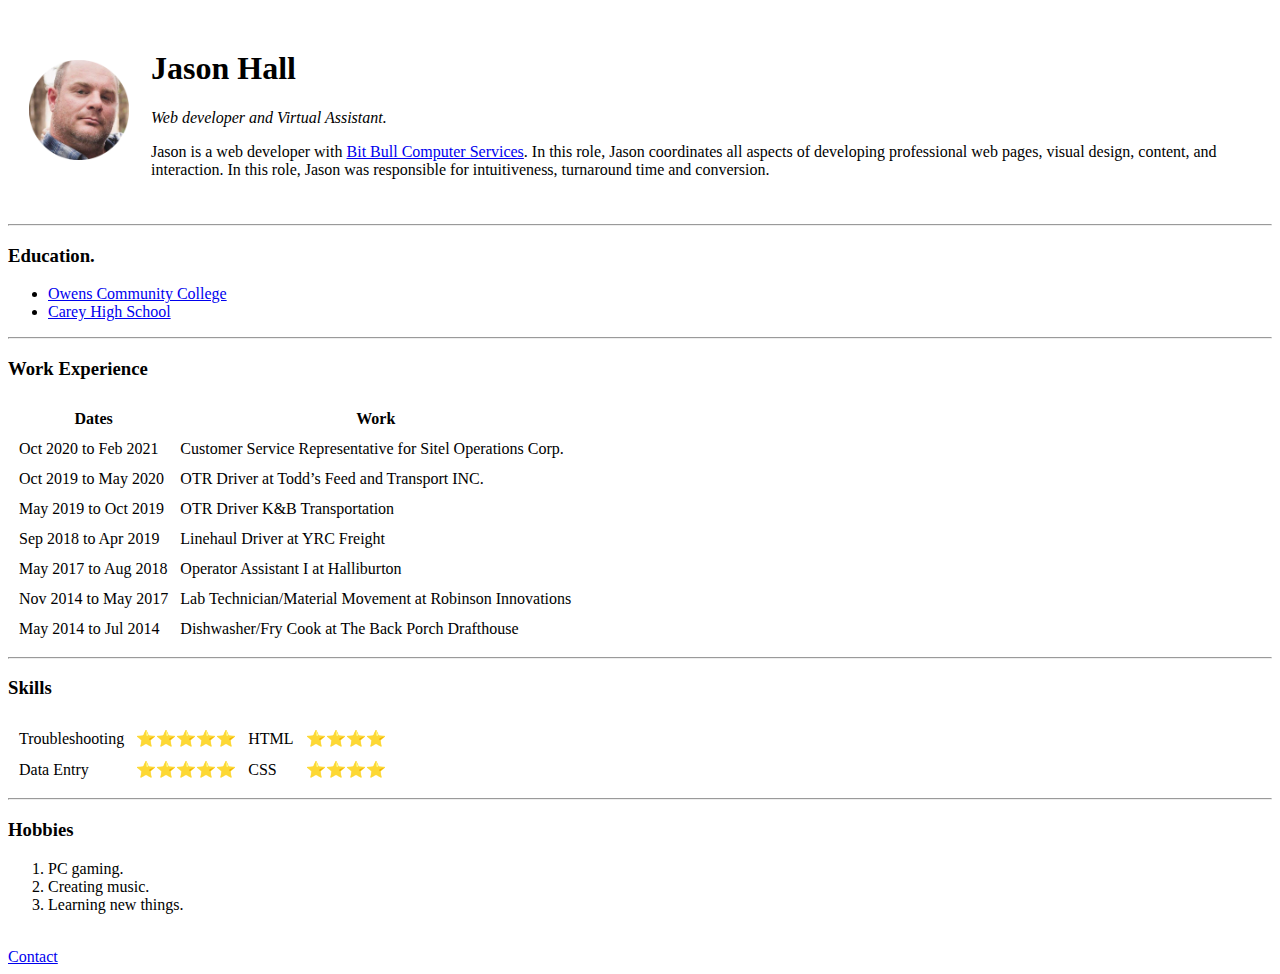
==== index.html @ f05a9087 "Add initial CV website files" ====
<!DOCTYPE html>
<html lang="en" dir="ltr">

<head>
  <meta charset="utf-8">
  <title>Jason's Personal Site</title>
</head>

<body>
  <table cellspacing="20">
    <tr>
      <td><img src="images/me.png" alt="jason profile picture" width="100" height="100"></td>
      <td>
        <h1>Jason Hall</h1>
        <p><em>Web developer and Virtual Assistant.</em></p>
        <P>Jason is a web developer with <a href="https://bit-bull.co" target="_blank">Bit Bull Computer Services</a>.
          In this role, Jason coordinates all aspects of developing professional web pages, visual design, content, and interaction.
          In this role, Jason was responsible for intuitiveness, turnaround
          time and conversion.</P>
      </td>
    </tr>
  </table>
  <hr>
  <h3>Education.</h3>
  <ul>
    <li><a href="https://www.owens.edu" target="_blank">Owens Community College</a></li>
    <li><a href="https://www.careyschools.org" target="_blank">Carey High School</a></li>
  </ul>
  <hr>
  <h3>Work Experience</h3>
  <table cellspacing="10">
    <thead>
      <th>Dates</th>
      <th>Work</th>
    </thead>
    <tbody>
      <tr>
        <td>Oct 2020 to Feb 2021</td>
        <td>Customer Service Representative for Sitel Operations Corp. </td>
        <td>
      </tr>
      <tr>
        <td>Oct 2019 to May 2020</td>
        <td>OTR Driver at Todd’s Feed and Transport INC.</td>
      </tr>
      <tr>
        <td>May 2019 to Oct 2019</td>
        <td>OTR Driver K&B Transportation</td>
      </tr>
      <tr>
        <td>Sep 2018 to Apr 2019 </td>
        <td>Linehaul Driver at YRC Freight</td>
      </tr>
      <tr>
        <td>May 2017 to Aug 2018</td>
        <td>Operator Assistant I at Halliburton</td>
      </tr>
      <tr>
        <td>Nov 2014 to May 2017</td>
        <td>Lab Technician/Material Movement at Robinson Innovations</td>
      </tr>
      <tr>
        <td>May 2014 to Jul 2014</td>
        <td>Dishwasher/Fry Cook at The Back Porch Drafthouse</td>
      </tr>
    </tbody>
    <tfoot>
    </tfoot>
  </table>
  <hr>
  <h3>Skills</h3>
  <table cellspacing="10">
    <tr>
      <td>Troubleshooting</td>
      <td>⭐⭐⭐⭐⭐</td>
      <td>HTML</td>
      <td>⭐⭐⭐⭐</td>
    </tr>
    <tr>
      <td>Data Entry</td>
      <td>⭐⭐⭐⭐⭐</td>
      <td>CSS</td>
      <td>⭐⭐⭐⭐</td>
    </tr>
  </table>
  <hr>
  <h3>Hobbies</h3>
  <ol>
    <li>PC gaming.</li>
    <li>Creating music.</li>
    <li>Learning new things.</li>
  </ol>
  <a href="hobbies.html"></a>
  <br>
  <a href="contact.html">Contact</a>
</body>

</html>
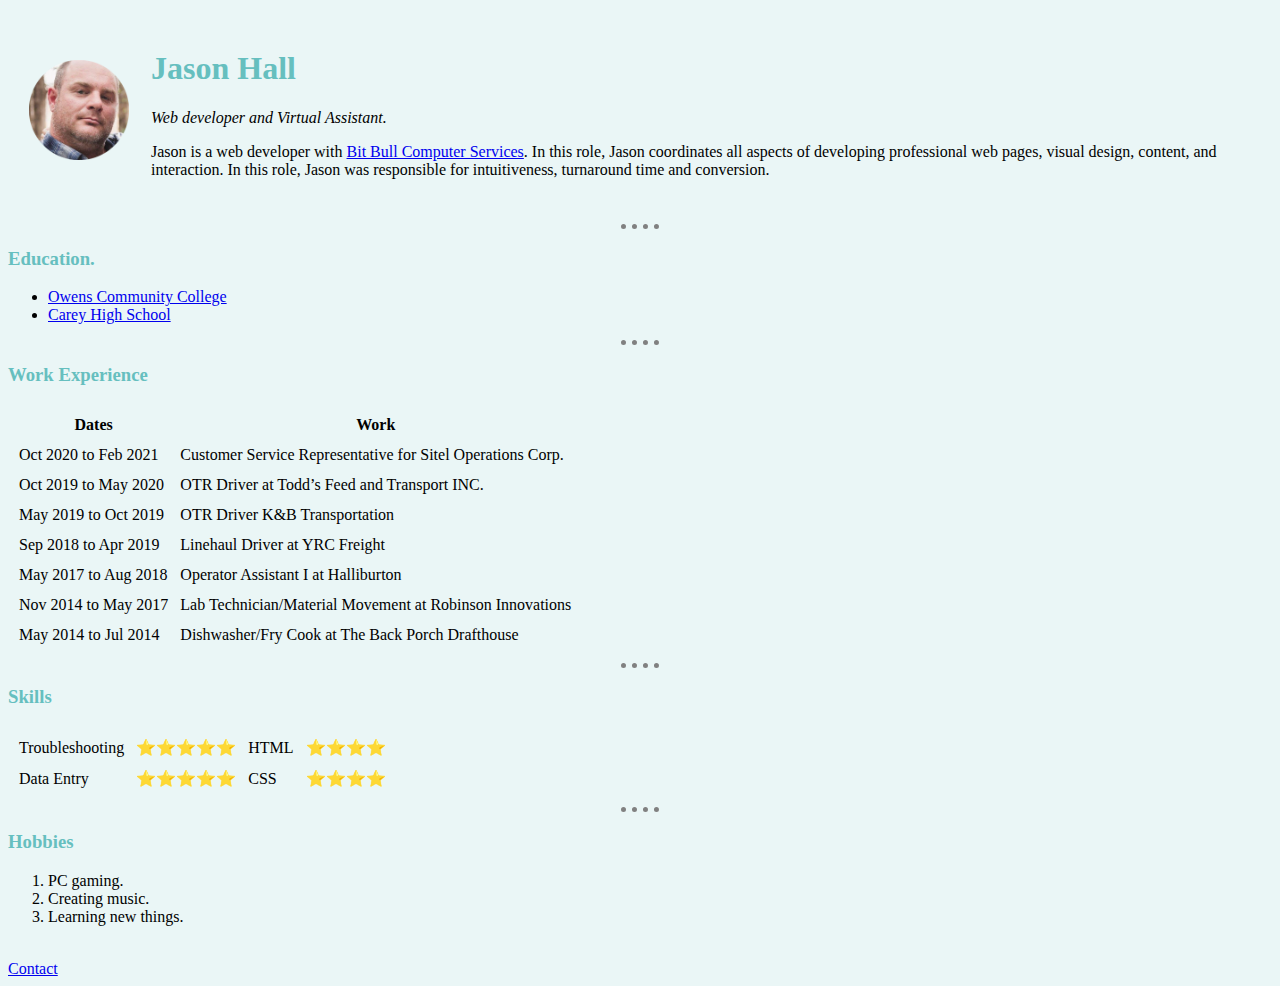
==== commit 5921d1b0: "CSS Addition" ====
--- a/index.html
+++ b/index.html
@@ -4,6 +4,7 @@
 <head>
   <meta charset="utf-8">
   <title>Jason's Personal Site</title>
+<link rel="stylesheet" href="css/styles.css">
 </head>
 
 <body>
--- a/css/styles.css
+++ b/css/styles.css
@@ -0,0 +1,15 @@
+body {background-color: #EAF6F6;
+}
+hr {
+  border-style: none;
+  border-top-style: dotted;
+  border-color: gray;
+  border-width: 5px;
+  width: 3%;
+}
+h1 {
+  color: #66BFBF;
+}
+h3 {
+  color: #66BFBF
+}
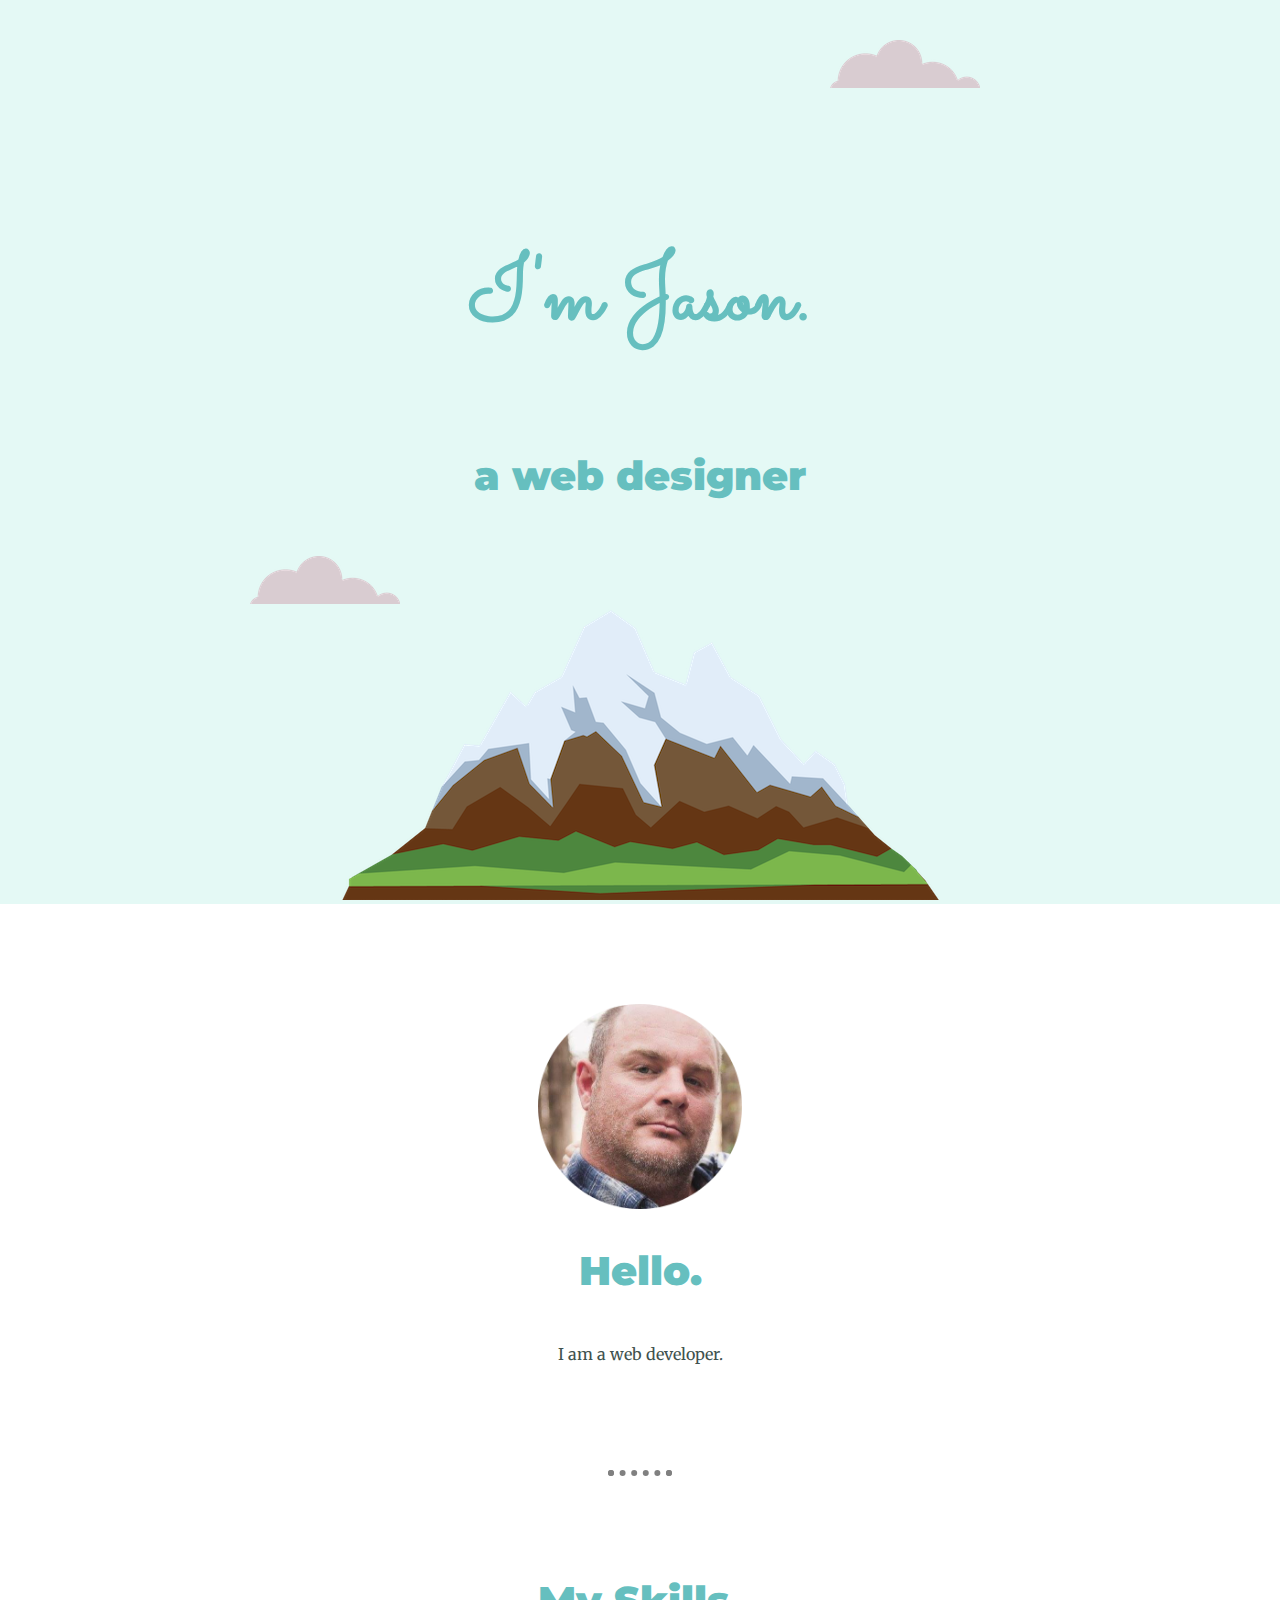
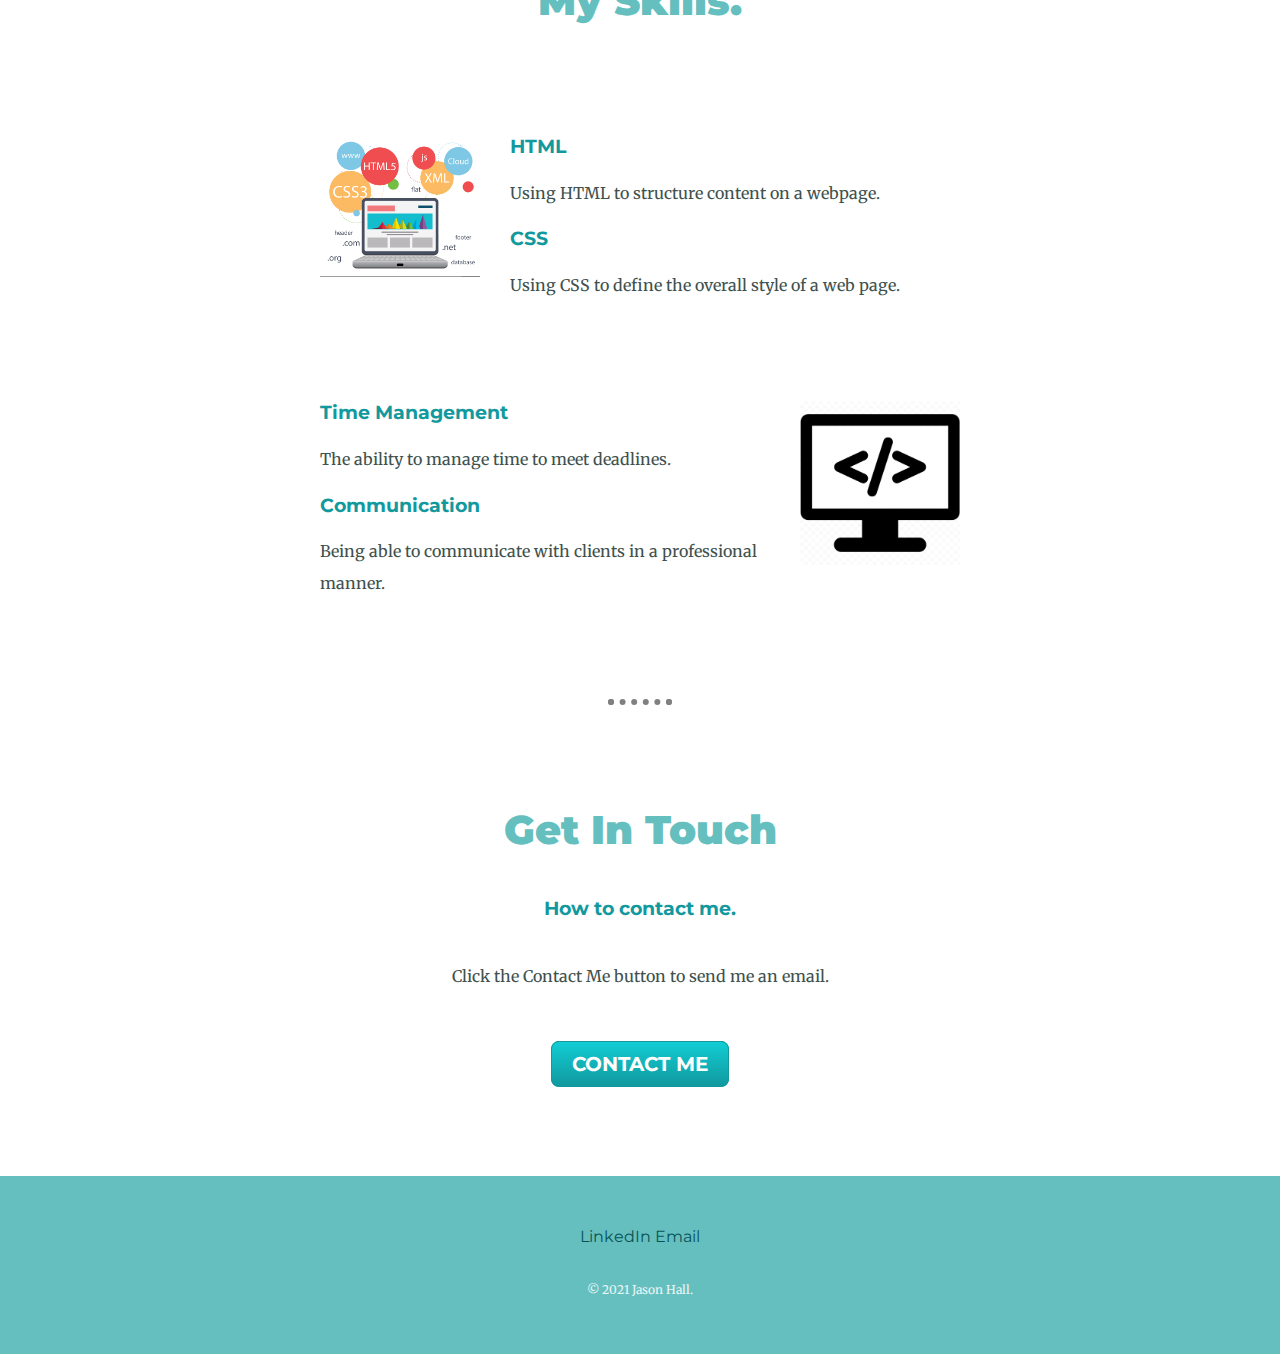
==== commit 139991ad: "Add files via upload" ====
--- a/index.html
+++ b/index.html
@@ -3,97 +3,62 @@
 
 <head>
   <meta charset="utf-8">
-  <title>Jason's Personal Site</title>
-<link rel="stylesheet" href="css/styles.css">
+  <title>Jason Hall</title>
+  <link rel="stylesheet" href="css/styles.css">
+  <link rel="icon" href="favicon.ico">
+  <link rel="preconnect" href="https://fonts.gstatic.com">
+  <link href="https://fonts.googleapis.com/css2?family=Merriweather:wght@300&family=Montserrat:wght@100&family=Sacramento&display=swap" rel="stylesheet">
 </head>
 
 <body>
-  <table cellspacing="20">
-    <tr>
-      <td><img src="images/me.png" alt="jason profile picture" width="100" height="100"></td>
-      <td>
-        <h1>Jason Hall</h1>
-        <p><em>Web developer and Virtual Assistant.</em></p>
-        <P>Jason is a web developer with <a href="https://bit-bull.co" target="_blank">Bit Bull Computer Services</a>.
-          In this role, Jason coordinates all aspects of developing professional web pages, visual design, content, and interaction.
-          In this role, Jason was responsible for intuitiveness, turnaround
-          time and conversion.</P>
-      </td>
-    </tr>
-  </table>
-  <hr>
-  <h3>Education.</h3>
-  <ul>
-    <li><a href="https://www.owens.edu" target="_blank">Owens Community College</a></li>
-    <li><a href="https://www.careyschools.org" target="_blank">Carey High School</a></li>
-  </ul>
-  <hr>
-  <h3>Work Experience</h3>
-  <table cellspacing="10">
-    <thead>
-      <th>Dates</th>
-      <th>Work</th>
-    </thead>
-    <tbody>
-      <tr>
-        <td>Oct 2020 to Feb 2021</td>
-        <td>Customer Service Representative for Sitel Operations Corp. </td>
-        <td>
-      </tr>
-      <tr>
-        <td>Oct 2019 to May 2020</td>
-        <td>OTR Driver at Todd’s Feed and Transport INC.</td>
-      </tr>
-      <tr>
-        <td>May 2019 to Oct 2019</td>
-        <td>OTR Driver K&B Transportation</td>
-      </tr>
-      <tr>
-        <td>Sep 2018 to Apr 2019 </td>
-        <td>Linehaul Driver at YRC Freight</td>
-      </tr>
-      <tr>
-        <td>May 2017 to Aug 2018</td>
-        <td>Operator Assistant I at Halliburton</td>
-      </tr>
-      <tr>
-        <td>Nov 2014 to May 2017</td>
-        <td>Lab Technician/Material Movement at Robinson Innovations</td>
-      </tr>
-      <tr>
-        <td>May 2014 to Jul 2014</td>
-        <td>Dishwasher/Fry Cook at The Back Porch Drafthouse</td>
-      </tr>
-    </tbody>
-    <tfoot>
-    </tfoot>
-  </table>
-  <hr>
-  <h3>Skills</h3>
-  <table cellspacing="10">
-    <tr>
-      <td>Troubleshooting</td>
-      <td>⭐⭐⭐⭐⭐</td>
-      <td>HTML</td>
-      <td>⭐⭐⭐⭐</td>
-    </tr>
-    <tr>
-      <td>Data Entry</td>
-      <td>⭐⭐⭐⭐⭐</td>
-      <td>CSS</td>
-      <td>⭐⭐⭐⭐</td>
-    </tr>
-  </table>
-  <hr>
-  <h3>Hobbies</h3>
-  <ol>
-    <li>PC gaming.</li>
-    <li>Creating music.</li>
-    <li>Learning new things.</li>
-  </ol>
-  <a href="hobbies.html"></a>
-  <br>
-  <a href="contact.html">Contact</a>
+  <div class="top-container">
+    <img class="top-cloud" src="images/cloud.png" alt="cloud-img">
+    <h1>I'm Jason.</h1>
+    <h2>a web designer</h2>
+    <img class="bottom-cloud" src="images/cloud.png" alt="cloud-img">
+    <img src="images/mountain.png" alt="mountain-img">
+  </div>
+  <div class="middle-container">
+    <div class="profile">
+      <img class="profile"src="images/me.png" alt="Me">
+      <h2>Hello.</h2>
+      <p class="intro">I am a web developer.</p>
+    </div>
+    <hr>
+    <div class="skills">
+      <h2>My Skills.</h2>
+      <div class="skill-row">
+        <img class="skill-img" src="images/skills.png" alt="Skills">
+        <h3>HTML</h3>
+        <p class="skill1">Using HTML to structure content on a webpage.</p>
+        <h3>CSS</h3>
+        <p>Using CSS to define the overall style of a web page.</p>
+      </div>
+      <div class="skill-row">
+        <img class="skill2-img" src="images/skills2.png" alt="Skills">
+        <h3>Time Management</h3>
+        <p>The ability to manage time to meet deadlines.</p>
+        <h3>Communication</h3>
+        <p>Being able to communicate with clients in a professional manner.</p>
+      </div>
+    </div>
+    <hr>
+    <div class="contact-me">
+      <h2>Get In Touch</h2>
+      <h3>How to contact me.</h3>
+      <p class="contact-message">Click the Contact Me button to send me an email.</p>
+      <a class="btn"  href="mailto:JHall@consultant.com">CONTACT ME</a>
+    </div>
+  </div>
+
+
+  <div class=" bottom-container">
+    <a class="footer-link" target=_blank href="https://www.linkedin.com/in/jason-hall80">LinkedIn</a>
+    <a class="footer-link" href="mailto:JHall@consultant.com">Email</a>
+    <a class="footer-link" href="https://www.appbrewery.co/"></a>
+    <p class="cw">© 2021 Jason Hall.</p>
+  </div>
+
 </body>
 
 </html>
--- a/css/styles.css
+++ b/css/styles.css
@@ -1,15 +1,147 @@
-body {background-color: #EAF6F6;
+/*********Tag Selectors**********/
+body {
+  color: #40514E;
+  margin: 0;
+  text-align: center;
+  font-family: 'Merriweather', serif;
 }
-hr {
-  border-style: none;
-  border-top-style: dotted;
-  border-color: gray;
-  border-width: 5px;
-  width: 3%;
-}
+
 h1 {
   color: #66BFBF;
+  font-size: 5.625rem;
+  line-height: 2;
+  padding-top: 50px;
+  font-family: 'Sacramento', cursive;
 }
+
+h2 {
+  font-family: 'Montserrat', sans-serif;
+  color: #66BFBF;
+  font-size: 2.5rem;
+  font-weight: 1000;
+  padding-bottom: 10px;
+}
+
 h3 {
-  color: #66BFBF
+  color: #11999E;
+  font-family: 'Montserrat', sans-serif;
 }
+a {
+  color: #075357;
+  font-family: 'Montserrat', sans-serif;
+  text-decoration: none;
+}
+a:hover {
+  color: #EAF6F6;
+}
+
+hr {
+  border: dotted gray 6px;
+  border-bottom: none;
+  width: 4%;
+  margin: 100px auto;
+}
+
+p {
+  line-height: 2;
+}
+
+/*********Class Selectors**********/
+.top-container {
+  background-color: #e4f9f5;
+  position: relative;
+  padding-top: 100px;
+}
+
+.middle-container {
+  margin: 100px 0;
+}
+
+.bottom-container {
+  background-color: #66BFBF;
+  padding: 50px 0 20px;
+}
+
+.skill-row {
+  width: 50%;
+  margin: 100px auto 100px auto;
+  text-align: left;
+}
+
+.intro {
+  margin: auto;
+}
+
+.contact-message {
+  width: 40%;
+  margin: 40px auto 60px;
+}
+
+.cw {
+  color: #EAF6F6;
+  font-size: 0.75rem;
+  padding: 20px 0;
+}
+
+.top-cloud {
+  position: absolute;
+  right: 300px;
+  top: 40px;
+}
+
+.bottom-cloud {
+  position: absolute;
+  left: 250px;
+  bottom: 300px;
+}
+
+.profile {
+  width: 40%;
+  margin: auto;
+}
+
+
+
+.skill-img {
+  width: 25%;
+  float: left;
+  margin-right: 30px;
+}
+.skill2-img {
+  width: 25%;
+  float: right;
+  margin-left: 30px;
+}
+
+.btn {
+   background: #11cdd4E;
+   background-image: -webkit-linear-gradient(top, #11cdd4, #11999E);
+   background-image: -moz-linear-gradient(top, #11cdd4, #11999E);
+   background-image: -ms-linear-gradient(top, #11cdd4, #11999E);
+   background-image: -o-linear-gradient(top, #11cdd4, #11999E);
+   background-image: linear-gradient(to bottom, #11cdd4, #11999E);
+   -webkit-border-radius: 8px;
+   -moz-border-radius: 8px;
+   border-radius: 8px;
+   color: #ffffff;
+   font-family: 'Montserrat', sans-serif;
+   font-size: 20px;
+   font-weight: 700;
+   padding: 10px 20px 10px 20px;
+   border: solid #11999E 1px;
+   text-decoration: none;
+}
+
+.btn:hover {
+  background: #30e3cb;
+   background-image: -webkit-linear-gradient(top, #30e3cb, #11999E);
+   background-image: -moz-linear-gradient(top, #30e3cb, #11999E);
+   background-image: -ms-linear-gradient(top, #30e3cb, #11999E);
+   background-image: -o-linear-gradient(top, #30e3cb, #11999E);
+   background-image: linear-gradient(to bottom, #30e3cb, #11999E);
+   font-family: 'Montserrat', sans-serif;
+   text-decoration: none;
+}
+
+
+/*********ID Selectors**********/
